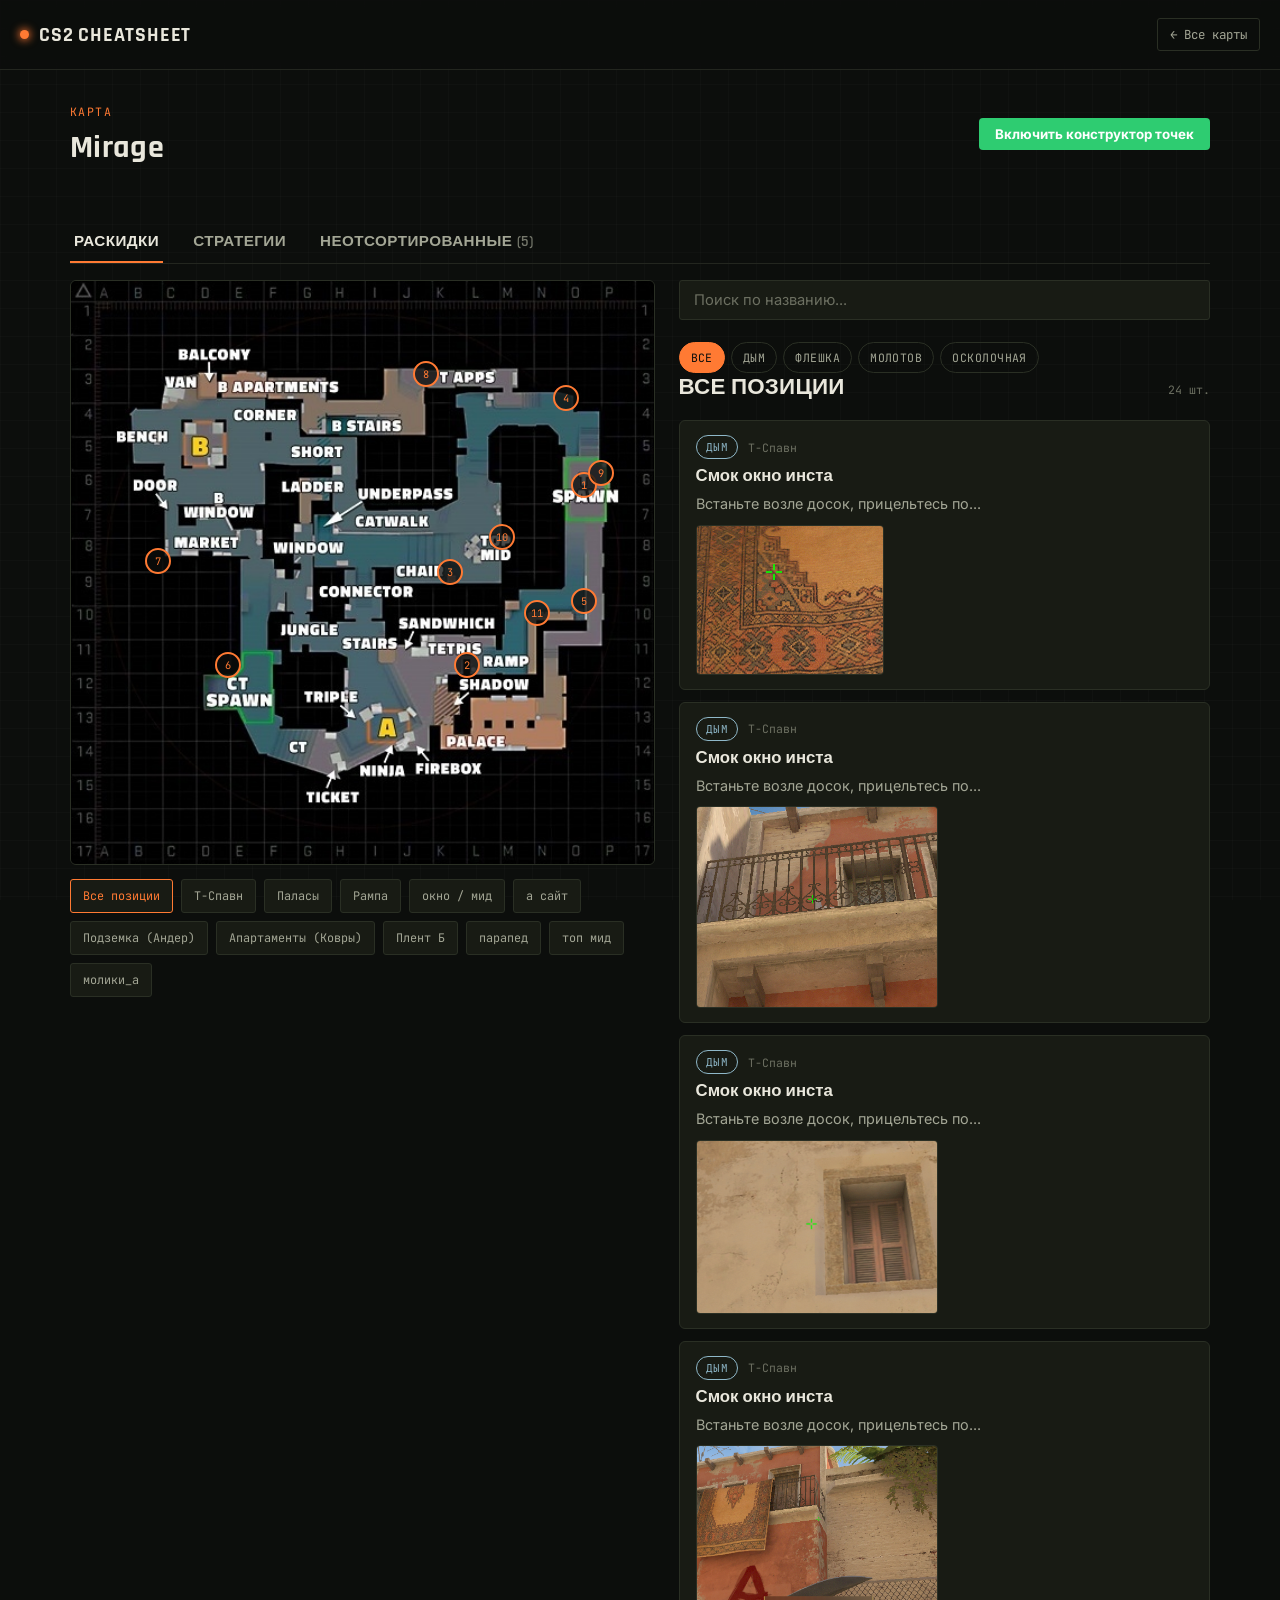
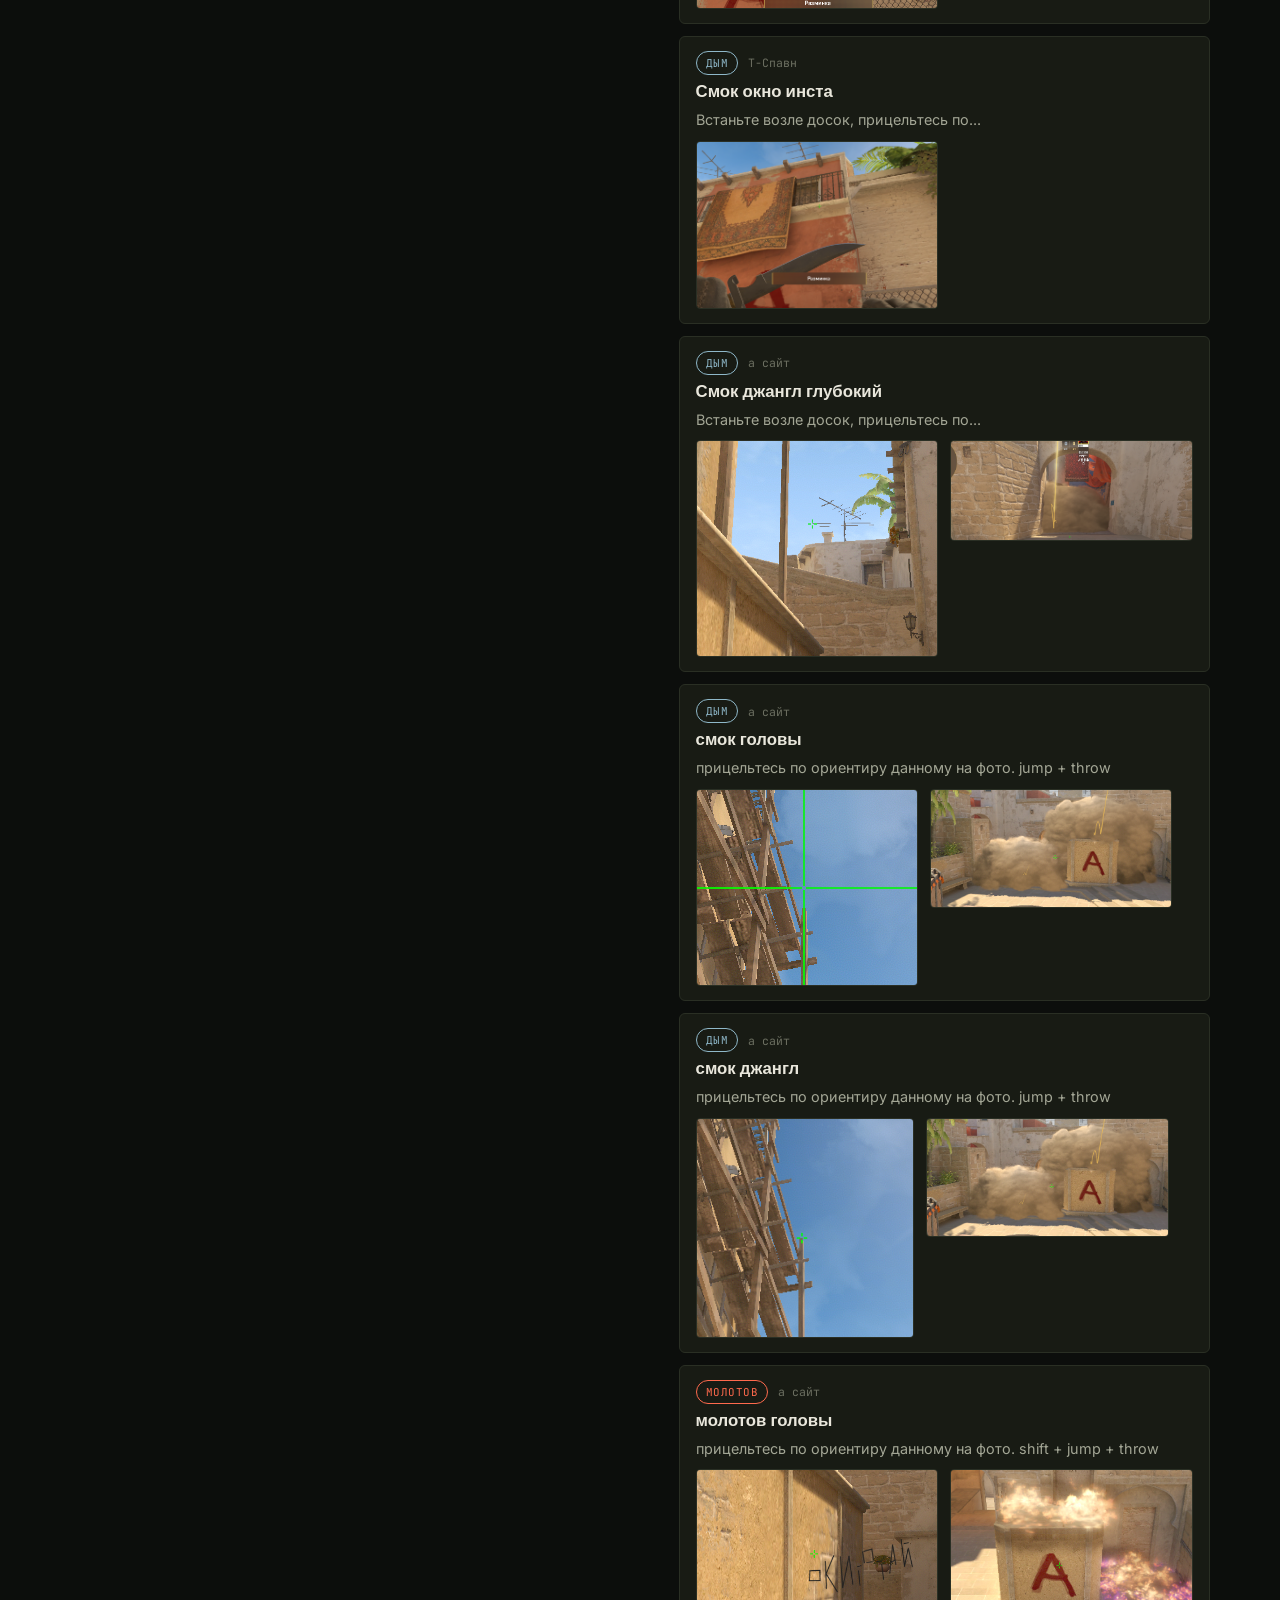
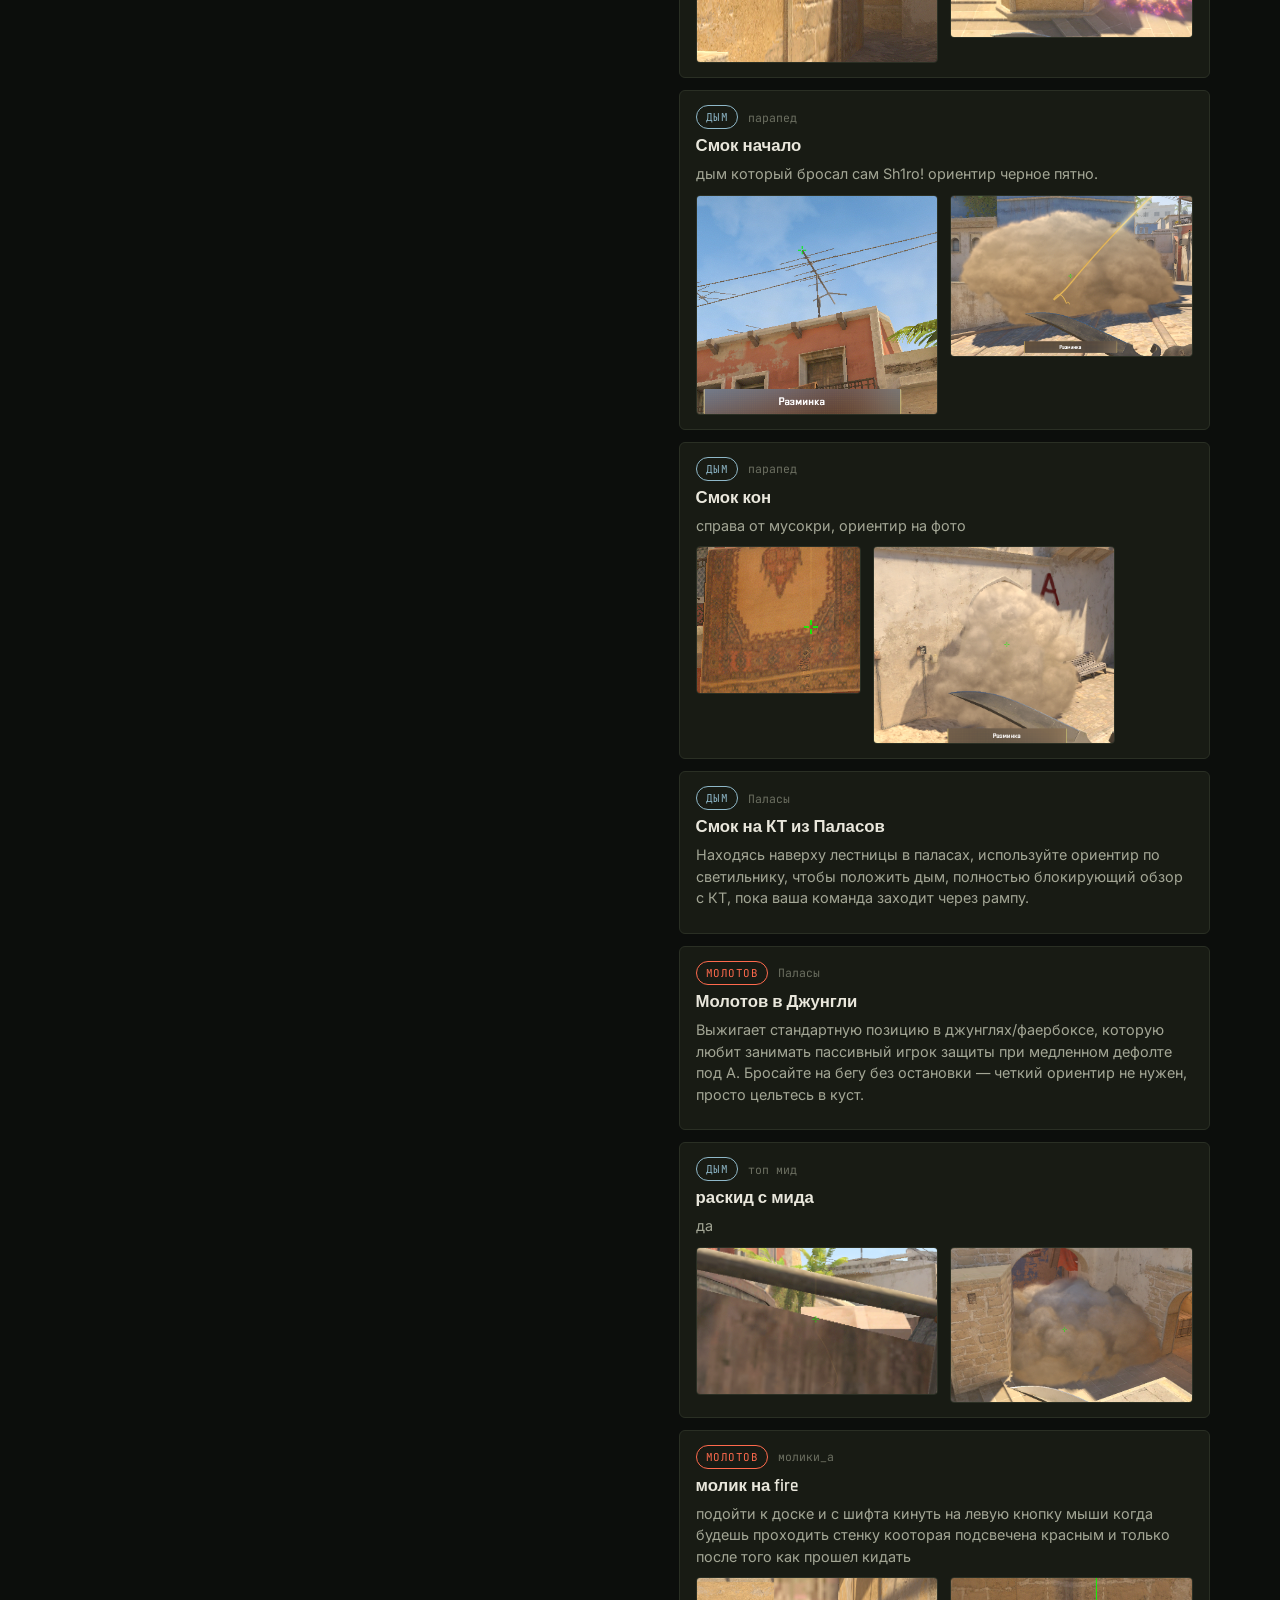
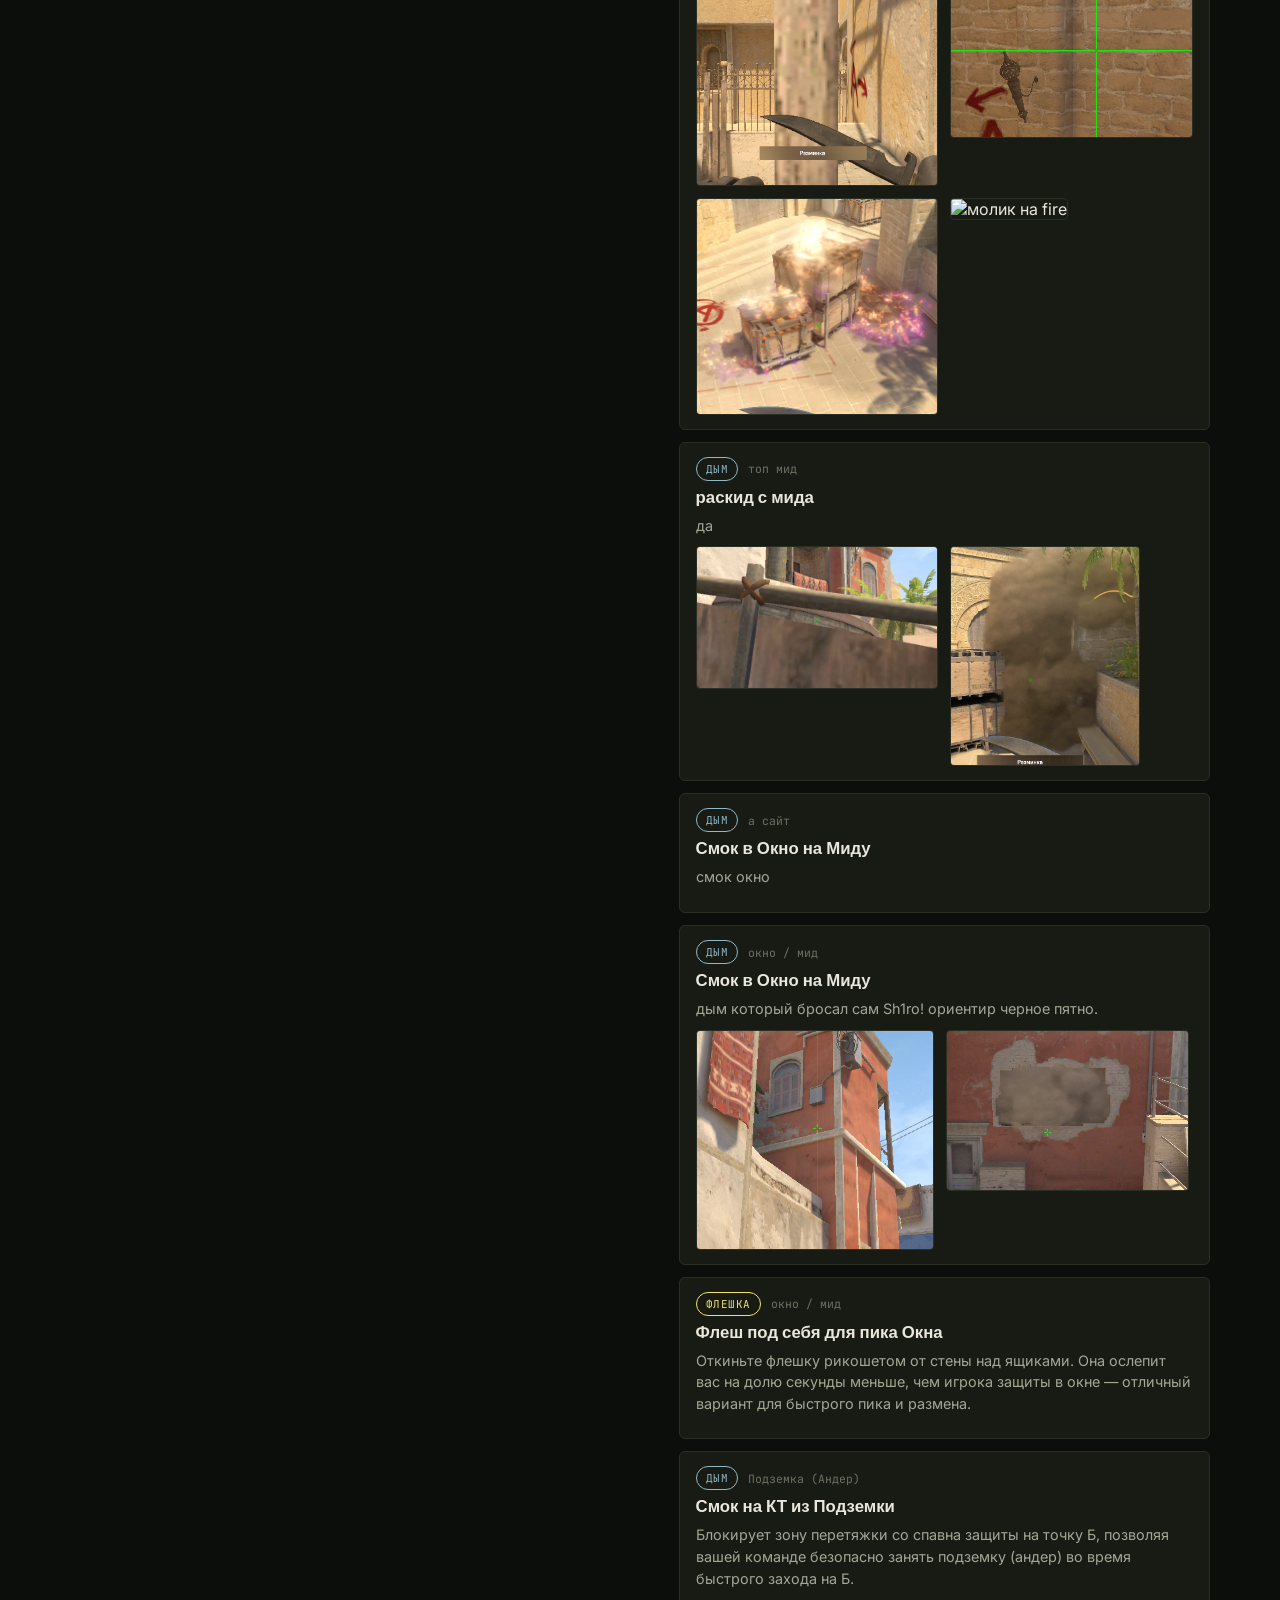
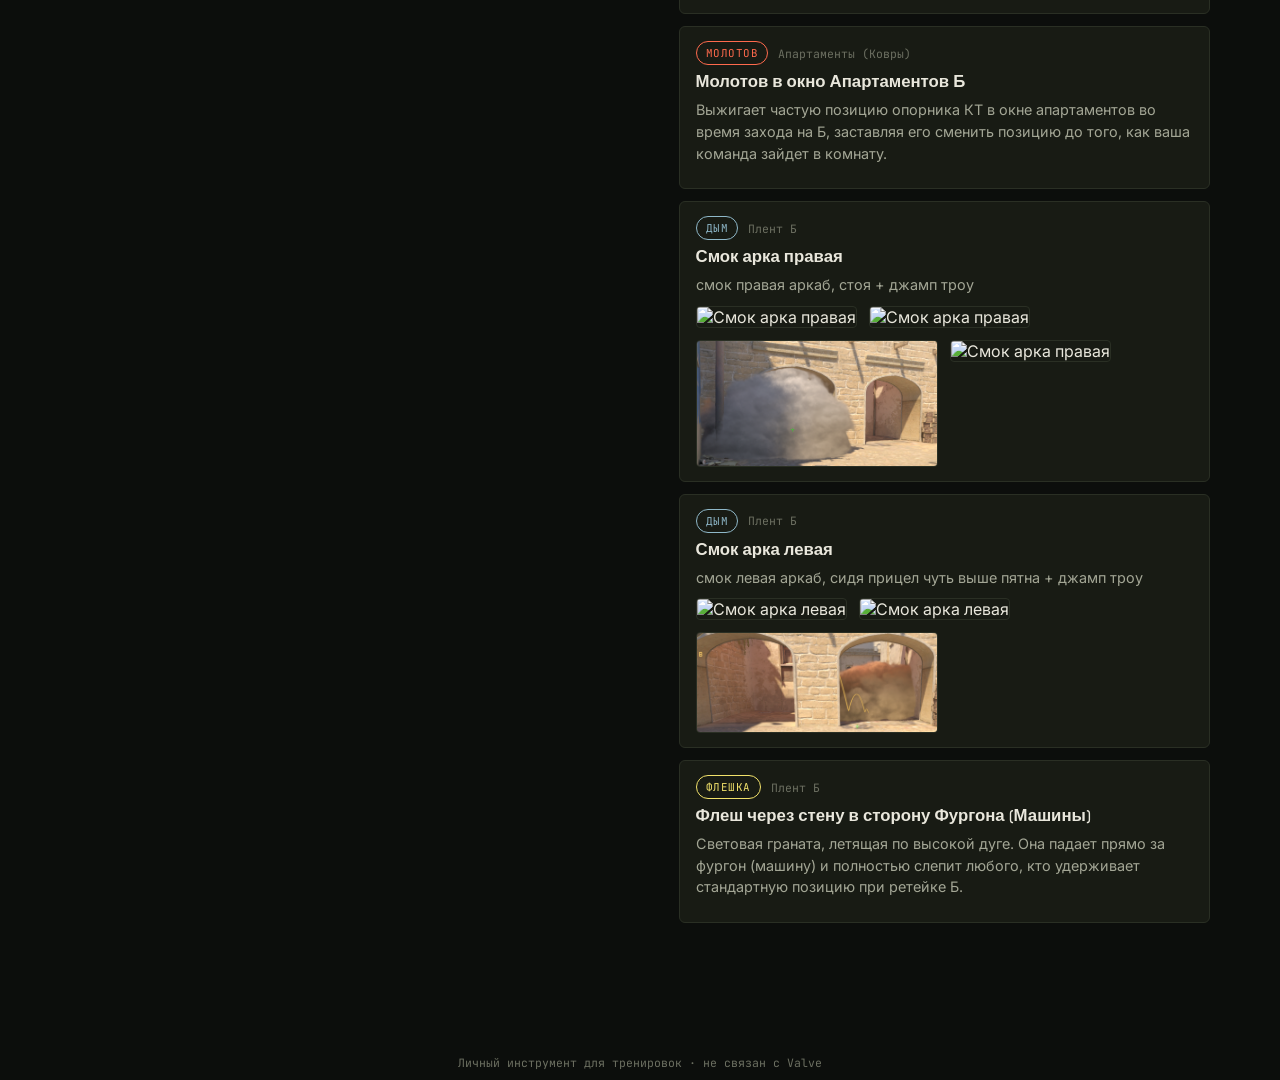
==== map.html @ f0a5aacd "CS2 cheatsheet" ====
<!DOCTYPE html>
<html lang="ru">
<head>
<meta charset="UTF-8">
<meta name="viewport" content="width=device-width, initial-scale=1.0">
<title>CS2 Cheatsheet — Карта</title>
<link rel="stylesheet" href="css/style.css">
<style>
  .admin-toggle { background: #2ecc71; color: white; border: none; padding: 8px 16px; border-radius: 4px; cursor: pointer; font-weight: bold; margin-bottom: 10px; }
  .admin-toggle[data-active="true"] { background: #e74c3c; }
  .editor-form { background: #f8f9fa; border: 2px dashed #2ecc71; padding: 15px; border-radius: 8px; margin-top: 15px; display: none; color: #333; }
  .editor-form input, .editor-form textarea { width: 100%; padding: 8px; margin: 6px 0 12px 0; border: 1px solid #ccc; border-radius: 4px; box-sizing: border-box; }
  
  .multi-drop-zone { background: #ebf5fb; border: 2px dashed #3498db; padding: 20px; border-radius: 6px; text-align: center; color: #2980b9; font-weight: bold; cursor: pointer; margin-bottom: 15px; transition: 0.2s; }
  .multi-drop-zone:hover { background: #d6eaf8; border-color: #2980b9; }

  .upload-grid { display: flex; gap: 10px; margin: 10px 0 15px 0; }
  .file-drop-zone { flex: 1; height: 80px; border: 2px dashed #bdc3c7; border-radius: 6px; display: flex; align-items: center; justify-content: center; text-align: center; font-size: 11px; color: #7f8c8d; cursor: pointer; background: #fff; overflow: hidden; position: relative; }
  .file-drop-zone img { width: 100%; height: 100%; object-fit: cover; position: absolute; top: 0; left: 0; }
  
  .editor-form button { background: #2ecc71; color: white; border: none; padding: 10px; width: 100%; border-radius: 4px; font-weight: bold; cursor: pointer; margin-top: 10px; }
  .radar-wrap[data-edit="true"] { cursor: crosshair; }
  .temp-marker { background: #2ecc71 !important; animation: pulse 1s infinite; }

  /* Стили для галереи неотсортированных */
  .unsorted-grid { display: grid; grid-template-columns: repeat(auto-fill, minmax(220px, 1fr)); gap: 15px; margin-top: 20px; }
  .unsorted-item { border-radius: 8px; overflow: hidden; border: 1px solid #333; background: #1a1a1a; }
  .unsorted-item img { width: 100%; height: 160px; object-fit: cover; display: block; transition: transform 0.2s; }
  .unsorted-item img:hover { transform: scale(1.03); }
</style>
</head>
<body>

  <header class="topbar">
    <div class="brand"><span class="dot"></span>CS2 CHEATSHEET</div>
    <a href="index.html" class="back-link">← Все карты</a>
  </header>

  <main class="shell">
    <div class="page-head" style="display: flex; justify-content: space-between; align-items: center;">
      <div>
        <span class="eyebrow" id="map-eyebrow">Карта</span>
        <h1 id="map-title">Загрузка...</h1>
      </div>
      <button class="admin-toggle" id="admin-btn" data-active="false">Включить конструктор точек</button>
    </div>

    <div class="tabs">
      <button class="tab-btn" data-tab="lineups" data-active="true">Раскидки</button>
      <button class="tab-btn" data-tab="strategies">Стратегии</button>
      <button class="tab-btn" data-tab="unsorted">Неотсортированные <span id="unsorted-badge" style="opacity:0.7;"></span></button>
    </div>

    <!-- ===================== LINEUPS TAB ===================== -->
    <section id="tab-lineups">
      <div class="map-layout">
        <div>
          <div class="radar-wrap" id="radar-wrap" data-edit="false">
            <img class="radar-img" id="radar-img" alt="Схема карты">
          </div>
          <div class="position-list" id="position-list"></div>

          <div class="editor-form" id="editor-form">
            <h3 style="margin-top:0; color:#27ae60;">📍 Конструктор раскидок и фото</h3>
            <p style="font-size:13px; margin:0 0 10px 0; color:#7f8c8d;">Кликни на радар, чтобы задать маркер, и заполни поля:</p>
            
            <label>Координаты точки:</label>
            <div style="display:flex; gap:10px;">
              <input type="text" id="form-x" placeholder="X" readonly>
              <input type="text" id="form-y" placeholder="Y" readonly>
            </div>

            <label>ID позиции (английскими, например: b_apps):</label>
            <input type="text" id="form-pos-id" placeholder="b_apps">

            <label>Название позиции на русском (например: Б Ковры):</label>
            <input type="text" id="form-pos-name" placeholder="Б Ковры">

            <label>ID раскидки (уникальный, например: l0105):</label>
            <input type="text" id="form-lineup-id" placeholder="l0105">

            <label>Тип гранаты (smoke / flash / molotov / he):</label>
            <input type="text" id="form-type" placeholder="smoke">

            <label>Название раскидки (Заголовок):</label>
            <input type="text" id="form-title" placeholder="Смок глубокий в ковры">

            <label>Описание (как бросать):</label>
            <textarea id="form-desc" rows="2" placeholder="Встать в угол, прицел на угол крыши, jump-throw..."></textarea>

            <label>Загрузка скриншотов (Оптом до 4 шт.):</label>
            <div class="multi-drop-zone" id="multi-drop-zone">
              📂 Кликни, чтобы выбрать до 4 фото<br>
              <span style="font-size: 12px; font-weight: normal; color: #566573;">(или перетащи их сюда мышкой из папки)</span>
              <input type="file" id="multi-file-input" accept="image/*" multiple style="display:none;">
            </div>

            <div class="upload-grid">
              <div class="file-drop-zone" id="drop-zone-1" data-index="1"><span>Фото 1</span></div>
              <div class="file-drop-zone" id="drop-zone-2" data-index="2"><span>Фото 2</span></div>
              <div class="file-drop-zone" id="drop-zone-3" data-index="3"><span>Фото 3</span></div>
              <div class="file-drop-zone" id="drop-zone-4" data-index="4"><span>Фото 4</span></div>
            </div>

            <button id="gen-btn">Сохранить раскидку и фото на диск</button>
          </div>
        </div>

        <div>
          <div class="toolbar">
            <input id="lineup-search" class="search-input" type="text" placeholder="Поиск по названию...">
          </div>
          <div class="chip-group" id="type-filters">
            <button class="chip" data-type="all" data-active="true">Все</button>
            <button class="chip" data-type="smoke">Дым</button>
            <button class="chip" data-type="flash">Флешка</button>
            <button class="chip" data-type="molotov">Молотов</button>
            <button class="chip" data-type="he">Осколочная</button>
          </div>

          <div class="lineup-panel-head">
            <h2 id="lineup-heading">Все позиции</h2>
            <span class="count-tag" id="lineup-count"></span>
          </div>

          <div id="lineup-list"></div>
        </div>
      </div>
    </section>

    <!-- ===================== STRATEGIES TAB ===================== -->
    <section id="tab-strategies" style="display:none;">
      <div id="strategy-list"></div>
    </section>

    <!-- ===================== UNSORTED TAB ===================== -->
    <section id="tab-unsorted" style="display:none;">
      <div class="multi-drop-zone" id="unsorted-drop-zone" style="padding: 35px; font-size: 16px;">
        📥 Перетащи сюда сразу ВСЕ скриншоты пачкой (хоть 50 штук!)<br>
        <span style="font-size: 13px; font-weight: normal; color: #566573;">Или кликни сюда, выдели нужные файлы в папке через Ctrl+A и нажми «Открыть»</span>
        <input type="file" id="unsorted-file-input" accept="image/*" multiple style="display:none;">
      </div>
      <div id="unsorted-status" style="text-align: center; font-weight: bold; margin: 10px 0; color: #2ecc71;"></div>
      <div class="unsorted-grid" id="unsorted-grid"></div>
    </section>
  </main>

  <footer class="site-foot">Личный инструмент для тренировок · не связан с Valve</footer>
  <script src="https://cloudflare.com"></script>
  <script src="js/map.js"></script>
</body>
</html>
---- css/style.css ----
/* ============================================================
   CS2 CHEATSHEET — GLOBAL STYLES
   ------------------------------------------------------------
   Design language: "tactical operator HUD". Dark olive/black
   base, condensed display type for headers (Rajdhani), clean
   sans for body copy (Inter), monospace for tags/data (JetBrains
   Mono) — the same trio you'd see labelling gear on a loadout
   screen. Grenade types each get a signature colour so you can
   scan a wall of lineups by colour alone, the way you'd scan
   inventory icons in-game.
   ============================================================ */

@import url('https://fonts.googleapis.com/css2?family=Rajdhani:wght@500;600;700&family=Inter:wght@400;500;600&family=JetBrains+Mono:wght@400;500&display=swap');

:root{
  /* --- core palette --- */
  --bg:            #0c0e0c;
  --bg-raised:     #14170f;
  --panel:         #181b14;
  --panel-border:  #2a2f24;
  --line:          #23261f;

  --text:          #e9e7dc;
  --text-dim:      #a3a695;
  --text-faint:    #6c6f61;

  /* --- signature accent: flare orange (bomb-timer / fire) --- */
  --accent:        #ff7a33;
  --accent-dim:    #7a3d1c;

  /* --- grenade-type colours --- */
  --smoke:         #8fb8c9;
  --flash:         #f2e26b;
  --molotov:       #ff6a4d;
  --he:            #d1594f;

  /* --- utility --- */
  --radius:        3px;
  --radius-lg:     6px;
  --mono: 'JetBrains Mono', ui-monospace, monospace;
  --display: 'Rajdhani', sans-serif;
  --body: 'Inter', sans-serif;

  --shadow: 0 8px 24px rgba(0,0,0,.45);
}

*{ box-sizing: border-box; }

html,body{
  margin:0; padding:0;
  background: var(--bg);
  color: var(--text);
  font-family: var(--body);
  -webkit-font-smoothing: antialiased;
}

/* faint tactical grid painted over the background, ambient only */
body{
  background-image:
    linear-gradient(rgba(255,255,255,0.015) 1px, transparent 1px),
    linear-gradient(90deg, rgba(255,255,255,0.015) 1px, transparent 1px);
  background-size: 28px 28px;
  background-attachment: fixed;
}

a{ color: inherit; text-decoration: none; }
button{ font-family: inherit; cursor: pointer; }
img{ max-width:100%; display:block; }

::selection{ background: var(--accent); color:#0c0e0c; }

/* focus visibility -- keyboard users still need to see where they are */
a:focus-visible, button:focus-visible, input:focus-visible{
  outline: 2px solid var(--accent);
  outline-offset: 2px;
}

/* ---------- layout shell ---------- */
.shell{
  max-width: 1180px;
  margin: 0 auto;
  padding: 0 20px 80px;
}

.topbar{
  display:flex; align-items:center; justify-content:space-between;
  padding: 18px 20px;
  border-bottom: 1px solid var(--line);
  position: sticky; top:0; z-index: 50;
  background: rgba(12,14,12,0.92);
  backdrop-filter: blur(6px);
}

.brand{
  font-family: var(--display);
  font-weight: 700;
  font-size: 1.25rem;
  letter-spacing: 0.04em;
  display:flex; align-items:center; gap:10px;
  text-transform: uppercase;
}
.brand .dot{
  width:9px; height:9px; border-radius:50%;
  background: var(--accent);
  box-shadow: 0 0 8px 1px var(--accent);
}
.brand small{
  font-family: var(--mono);
  font-size: 0.6rem;
  color: var(--text-faint);
  text-transform: none;
  letter-spacing: 0;
}

.back-link{
  font-family: var(--mono);
  font-size: 0.78rem;
  color: var(--text-dim);
  border: 1px solid var(--panel-border);
  padding: 7px 12px;
  border-radius: var(--radius);
  transition: border-color .15s, color .15s;
}
.back-link:hover{ border-color: var(--accent); color: var(--text); }

/* ---------- headings ---------- */
h1,h2,h3{
  font-family: var(--display);
  font-weight: 700;
  letter-spacing: 0.01em;
  margin: 0 0 6px;
}
.eyebrow{
  font-family: var(--mono);
  font-size: 0.72rem;
  letter-spacing: 0.12em;
  text-transform: uppercase;
  color: var(--accent);
  margin: 0 0 8px;
  display:block;
}
.page-head{ padding: 34px 0 22px; }
.page-head p.sub{ color: var(--text-dim); max-width: 60ch; margin:0; }

/* ---------- search / filter bar ---------- */
.toolbar{
  display:flex; gap:10px; flex-wrap:wrap; align-items:center;
  margin-bottom: 22px;
}
.search-input{
  flex: 1 1 220px;
  background: var(--panel);
  border: 1px solid var(--panel-border);
  color: var(--text);
  padding: 10px 14px;
  border-radius: var(--radius);
  font-family: var(--body);
  font-size: 0.92rem;
}
.search-input::placeholder{ color: var(--text-faint); }
.search-input:focus{ border-color: var(--accent); outline:none; }

.chip-group{ display:flex; gap:6px; flex-wrap:wrap; }
.chip{
  font-family: var(--mono);
  font-size: 0.72rem;
  text-transform: uppercase;
  letter-spacing: .04em;
  padding: 7px 11px;
  border-radius: 999px;
  border: 1px solid var(--panel-border);
  background: transparent;
  color: var(--text-dim);
  transition: all .15s;
}
.chip[data-active="true"]{
  border-color: var(--accent);
  color: var(--bg);
  background: var(--accent);
}
.chip:hover{ border-color: var(--accent); color: var(--text); }

/* ---------- map grid (home page) ---------- */
.map-grid{
  display: grid;
  grid-template-columns: repeat(auto-fill, minmax(220px, 1fr));
  gap: 14px;
}
.map-card{
  position: relative;
  border: 1px solid var(--panel-border);
  background: var(--panel);
  border-radius: var(--radius-lg);
  overflow: hidden;
  aspect-ratio: 4/3;
  display:flex; flex-direction:column; justify-content:flex-end;
  transition: transform .15s, border-color .15s;
}
.map-card:hover{ transform: translateY(-2px); border-color: var(--accent); }
.map-card .thumb{
  position:absolute; inset:0;
  background-size: cover; background-position:center;
  opacity: .55;
}
.map-card .card-body{
  position: relative; z-index:1;
  padding: 14px;
  background: linear-gradient(to top, rgba(10,11,9,0.95) 20%, transparent);
}
.map-card h3{ font-size: 1.25rem; margin:0; text-transform: uppercase; }
.map-card .meta{
  font-family: var(--mono); font-size: .7rem;
  color: var(--text-dim); margin-top: 4px;
}
.map-card .status-tag{
  position:absolute; top:10px; right:10px; z-index:2;
  font-family: var(--mono); font-size: .62rem;
  padding: 3px 8px; border-radius: 999px;
  background: rgba(0,0,0,.55);
  border: 1px solid var(--panel-border);
  color: var(--text-dim);
  text-transform: uppercase;
}
.map-card .status-tag[data-full="true"]{ color: var(--accent); border-color: var(--accent-dim); }

/* ---------- map page layout ---------- */
.map-layout{
  display: grid;
  grid-template-columns: 1.1fr 1fr;
  gap: 24px;
  align-items: start;
}
@media (max-width: 860px){
  .map-layout{ grid-template-columns: 1fr; }
}

.radar-wrap{
  position: relative;
  border: 1px solid var(--panel-border);
  border-radius: var(--radius-lg);
  overflow: hidden;
  background: var(--panel);
  aspect-ratio: 1/1;
}
.radar-wrap img.radar-img{
  width:100%; height:100%; object-fit: cover; display:block;
}
.pos-marker{
  position: absolute;
  width: 26px; height: 26px;
  transform: translate(-50%,-50%);
  border-radius: 50%;
  border: 2px solid var(--accent);
  background: rgba(12,14,12,0.75);
  color: var(--accent);
  font-family: var(--mono);
  font-size: 0.65rem;
  display:flex; align-items:center; justify-content:center;
  transition: all .15s;
  z-index: 2;
}
.pos-marker:hover, .pos-marker[data-active="true"]{
  background: var(--accent);
  color: var(--bg);
  transform: translate(-50%,-50%) scale(1.15);
}
.pos-marker .pulse{
  position:absolute; inset:-6px;
  border-radius:50%;
  border: 1px solid var(--accent);
  opacity: 0;
}
.pos-marker[data-active="true"] .pulse{
  animation: pulse 1.6s ease-out infinite;
}
@keyframes pulse{
  0%{ opacity:.6; transform: scale(.8); }
  100%{ opacity:0; transform: scale(1.6); }
}
@media (prefers-reduced-motion: reduce){
  .pos-marker[data-active="true"] .pulse{ animation:none; }
}

.position-list{
  display:flex; flex-wrap:wrap; gap:8px; margin-top: 14px;
}
.position-pill{
  font-family: var(--mono); font-size: .74rem;
  padding: 8px 12px;
  border: 1px solid var(--panel-border);
  border-radius: var(--radius);
  color: var(--text-dim);
  background: var(--panel);
}
.position-pill[data-active="true"]{
  border-color: var(--accent); color: var(--accent);
}

/* ---------- lineup cards ---------- */
.lineup-panel-head{
  display:flex; align-items:baseline; justify-content:space-between;
  margin-bottom: 12px; flex-wrap: wrap; gap: 8px;
}
.lineup-panel-head h2{ font-size: 1.4rem; text-transform: uppercase; }
.count-tag{
  font-family: var(--mono); font-size: .72rem; color: var(--text-faint);
}

.lineup-card{
  border: 1px solid var(--panel-border);
  background: var(--panel);
  border-radius: var(--radius-lg);
  padding: 14px 16px;
  margin-bottom: 12px;
}
.lineup-card .row-top{
  display:flex; align-items:center; gap:10px; margin-bottom: 6px;
  flex-wrap: wrap;
}
.type-tag{
  font-family: var(--mono); font-size: .68rem;
  text-transform: uppercase; letter-spacing: .05em;
  padding: 4px 9px; border-radius: 999px;
  border: 1px solid currentColor;
}
.type-tag.smoke{ color: var(--smoke); }
.type-tag.flash{ color: var(--flash); }
.type-tag.molotov{ color: var(--molotov); }
.type-tag.he{ color: var(--he); }

.lineup-card h4{
  margin:0; font-family: var(--display); font-size: 1.05rem;
  font-weight: 600; text-transform: none;
}
.lineup-card p.desc{
  color: var(--text-dim); font-size: .9rem; margin: 6px 0 10px;
  line-height: 1.5;
}
.media-row{ display:flex; gap:10px; flex-wrap:wrap; }
.media-row iframe{
  width: 100%; aspect-ratio: 16/9; border:0; border-radius: var(--radius);
  border: 1px solid var(--panel-border);
}
.media-row img.shot{
  border-radius: var(--radius);
  border: 1px solid var(--panel-border);
  max-height: 220px;
}
.empty-state{
  color: var(--text-faint); font-family: var(--mono); font-size: .82rem;
  padding: 30px 10px; text-align:center; border: 1px dashed var(--panel-border);
  border-radius: var(--radius-lg);
}

/* ---------- tabs (Lineups / Strategies) ---------- */
.tabs{ display:flex; gap:4px; margin: 26px 0 16px; border-bottom: 1px solid var(--line); }
.tab-btn{
  background:none; border:none; color: var(--text-dim);
  font-family: var(--display); font-weight:600; text-transform: uppercase;
  letter-spacing: .03em; font-size: .95rem;
  padding: 10px 4px; margin-right: 22px;
  border-bottom: 2px solid transparent;
}
.tab-btn[data-active="true"]{ color: var(--text); border-color: var(--accent); }

/* ---------- strategy cards ---------- */
.strategy-card{
  border: 1px solid var(--panel-border);
  background: var(--panel);
  border-radius: var(--radius-lg);
  padding: 18px 20px;
  margin-bottom: 16px;
}
.strategy-card h3{ font-size: 1.15rem; margin-bottom: 4px; }
.strategy-card .side-tag{
  font-family: var(--mono); font-size: .68rem; color: var(--accent);
  text-transform: uppercase; letter-spacing: .08em;
}
.role-grid{
  display: grid; grid-template-columns: repeat(auto-fill, minmax(160px,1fr));
  gap: 10px; margin: 12px 0;
}
.role-item{
  background: var(--bg-raised); border:1px solid var(--panel-border);
  border-radius: var(--radius); padding: 10px 12px;
}
.role-item .role-name{
  font-family: var(--mono); font-size: .68rem; color: var(--accent);
  text-transform: uppercase; display:block; margin-bottom:3px;
}
.role-item .role-player{ font-size: .88rem; color: var(--text); }
.steps{ margin: 10px 0 0; padding-left: 20px; color: var(--text-dim); font-size: .88rem; line-height:1.7; }

footer.site-foot{
  text-align:center; color: var(--text-faint); font-family: var(--mono);
  font-size: .72rem; padding: 40px 0 10px;
}
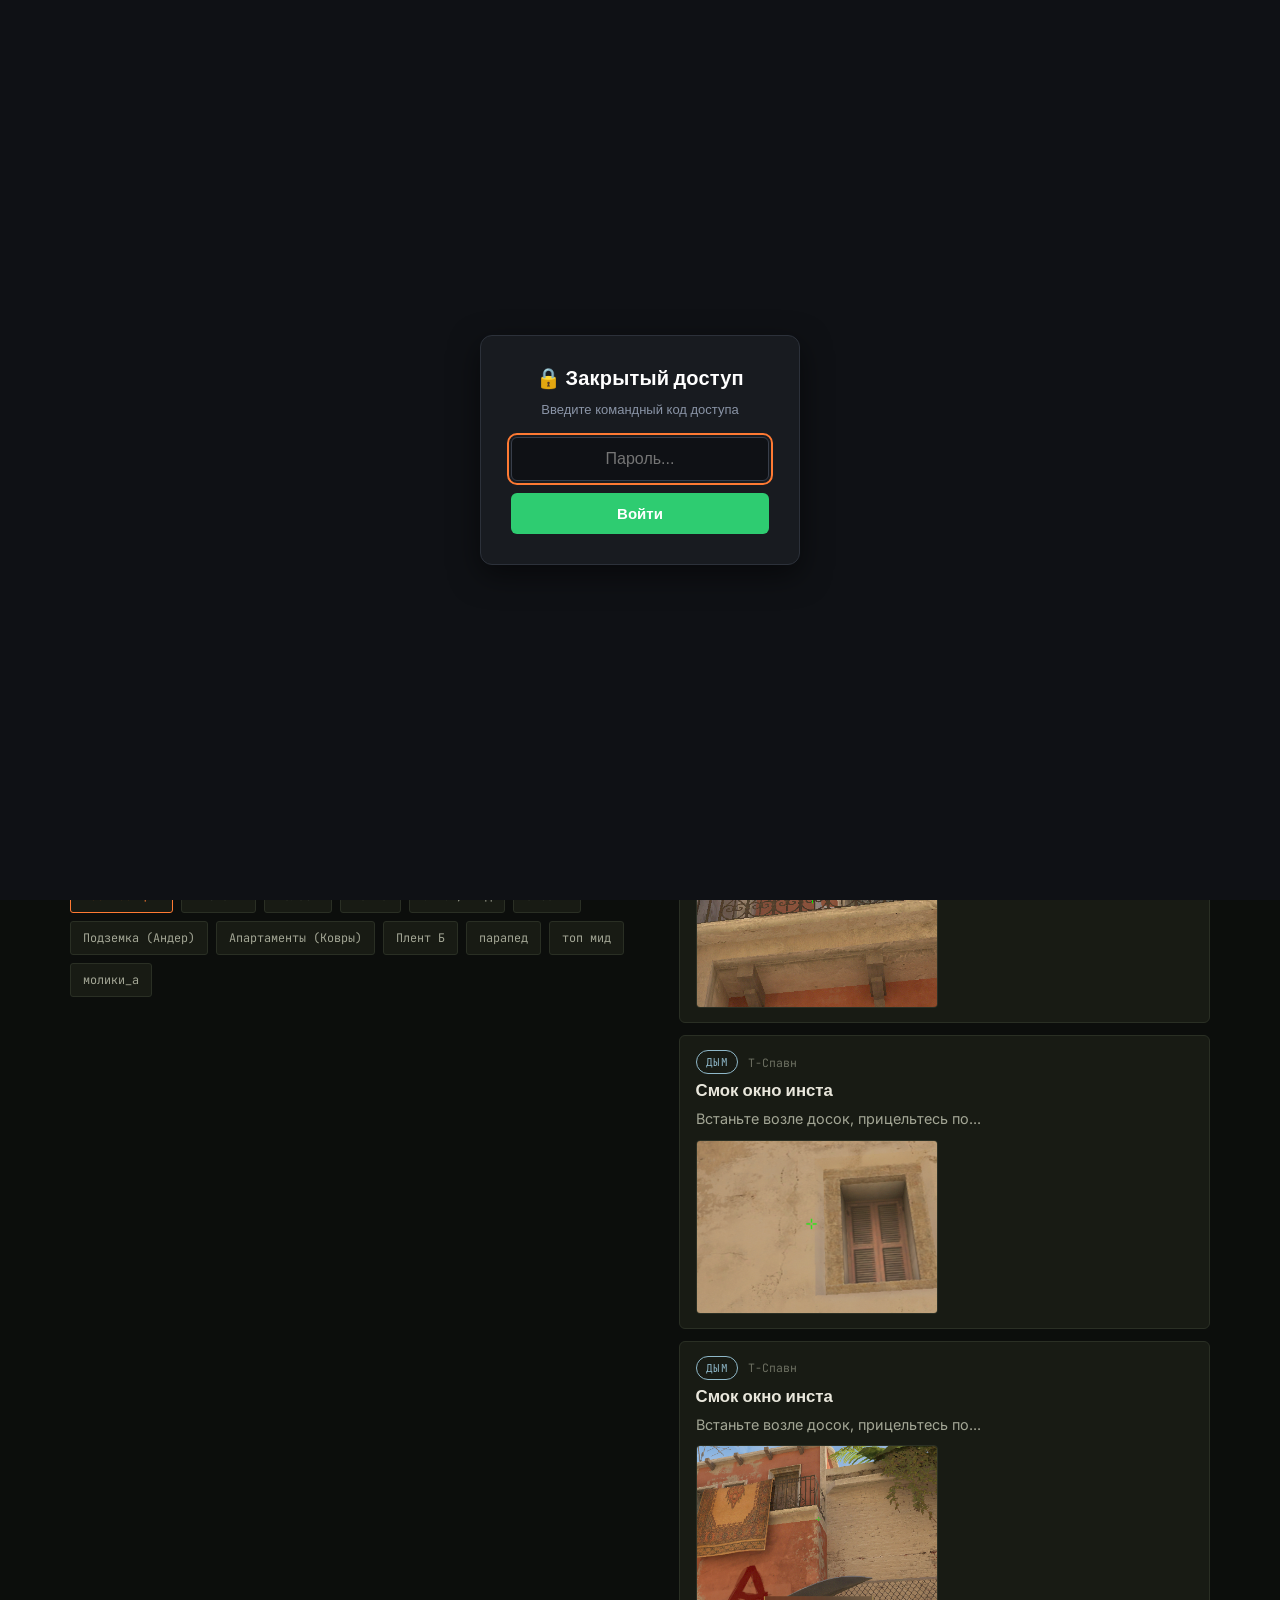
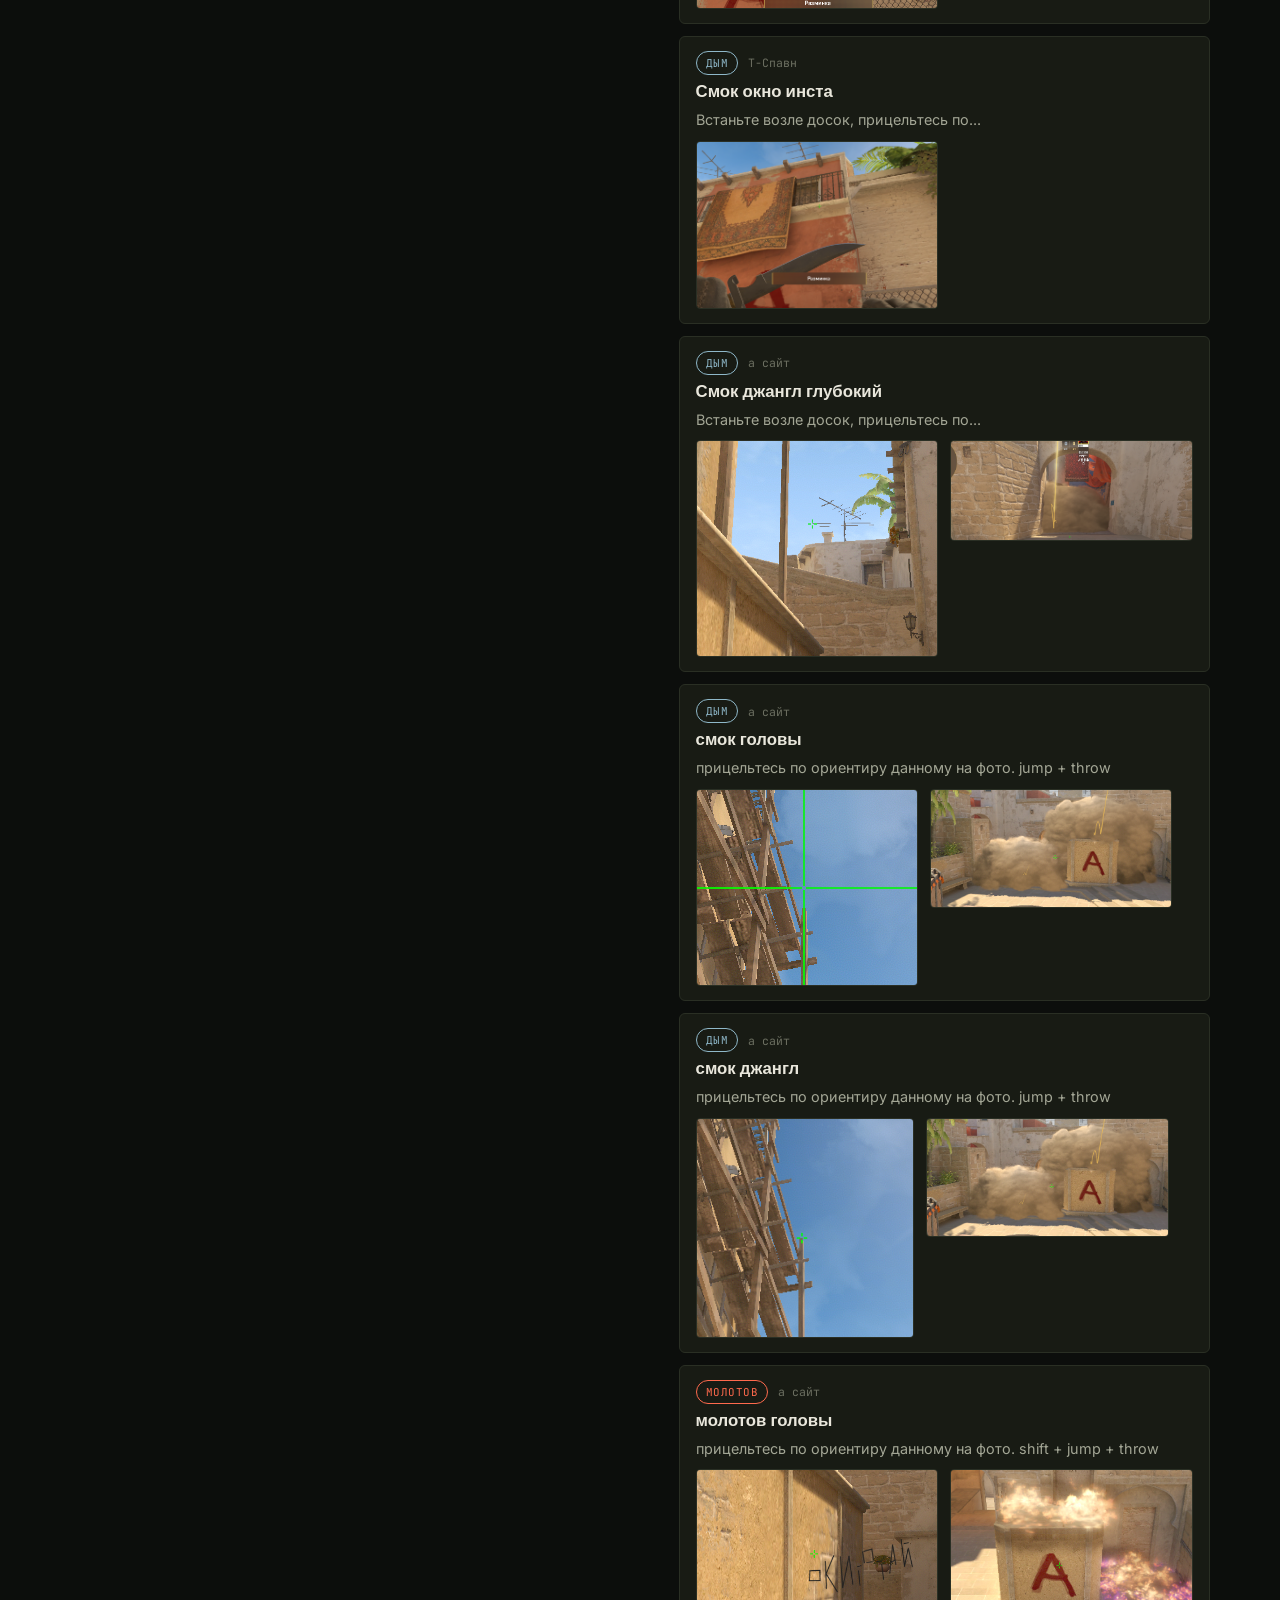
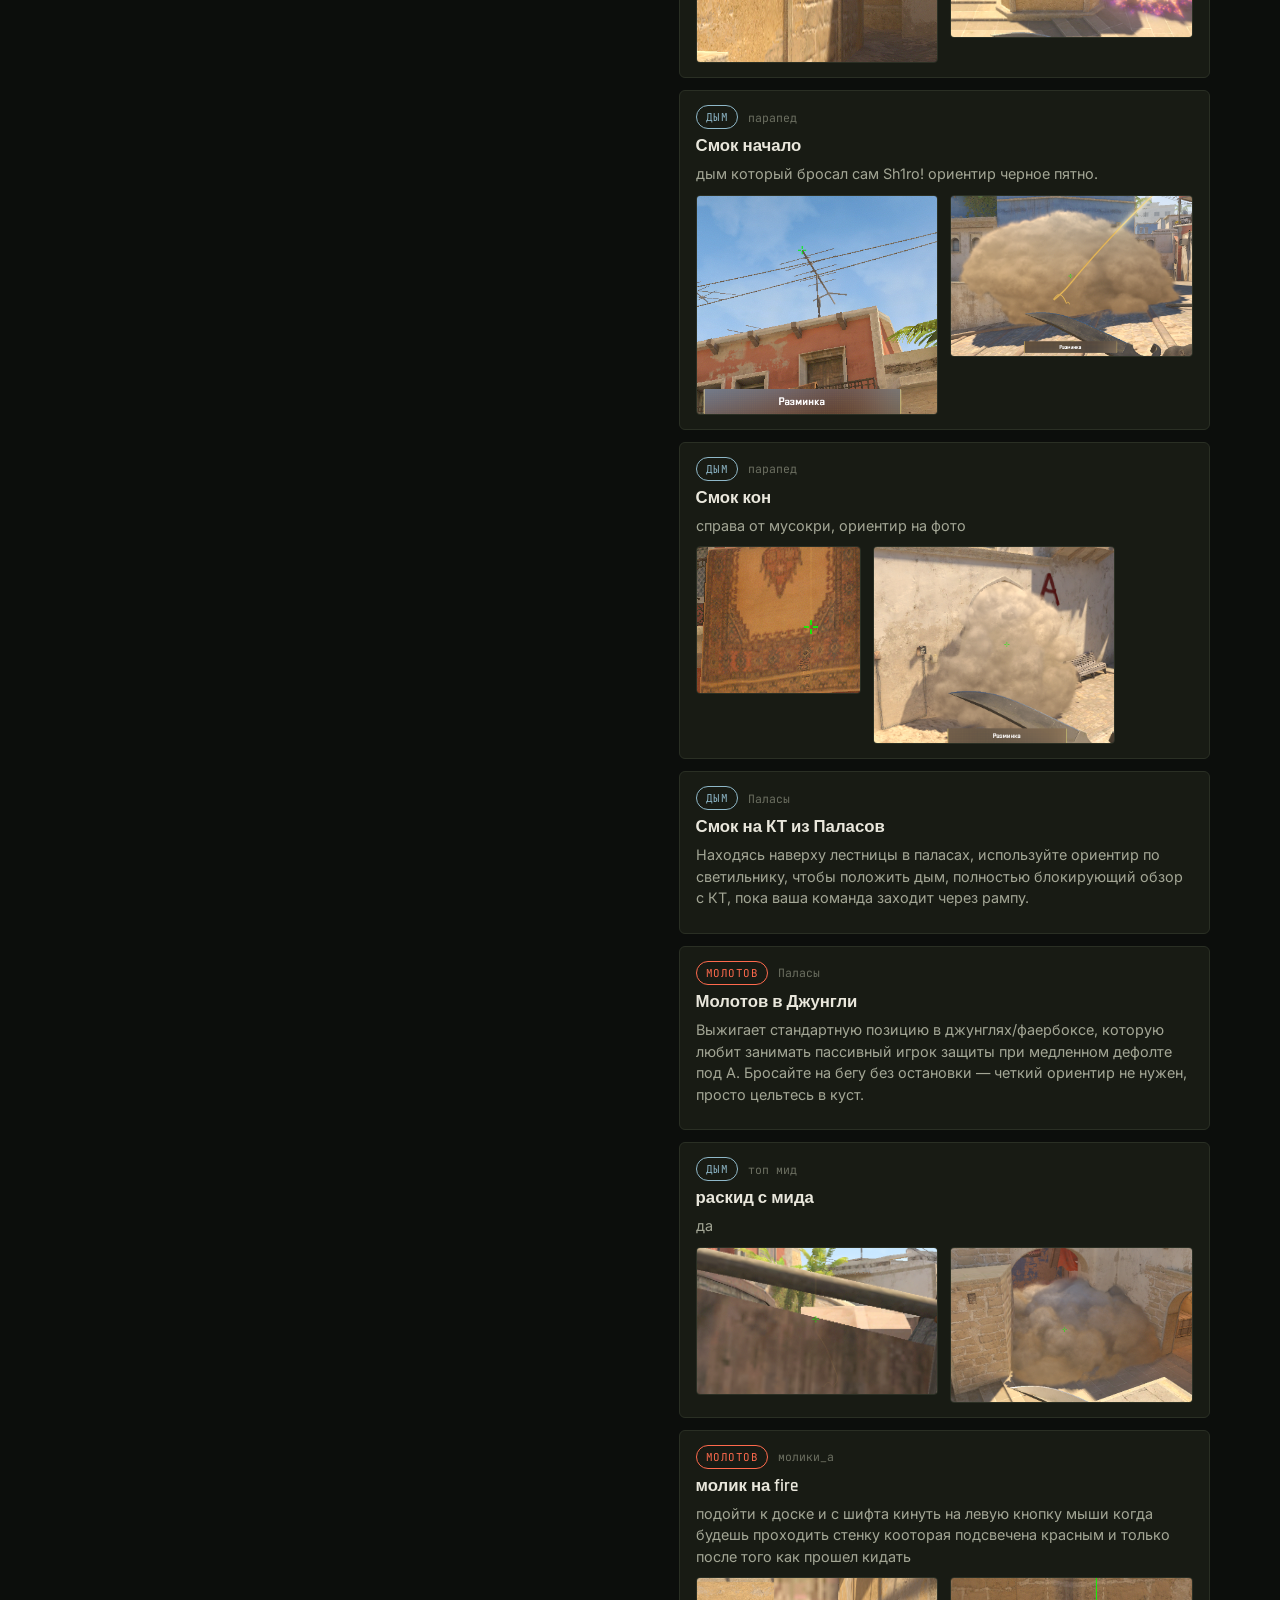
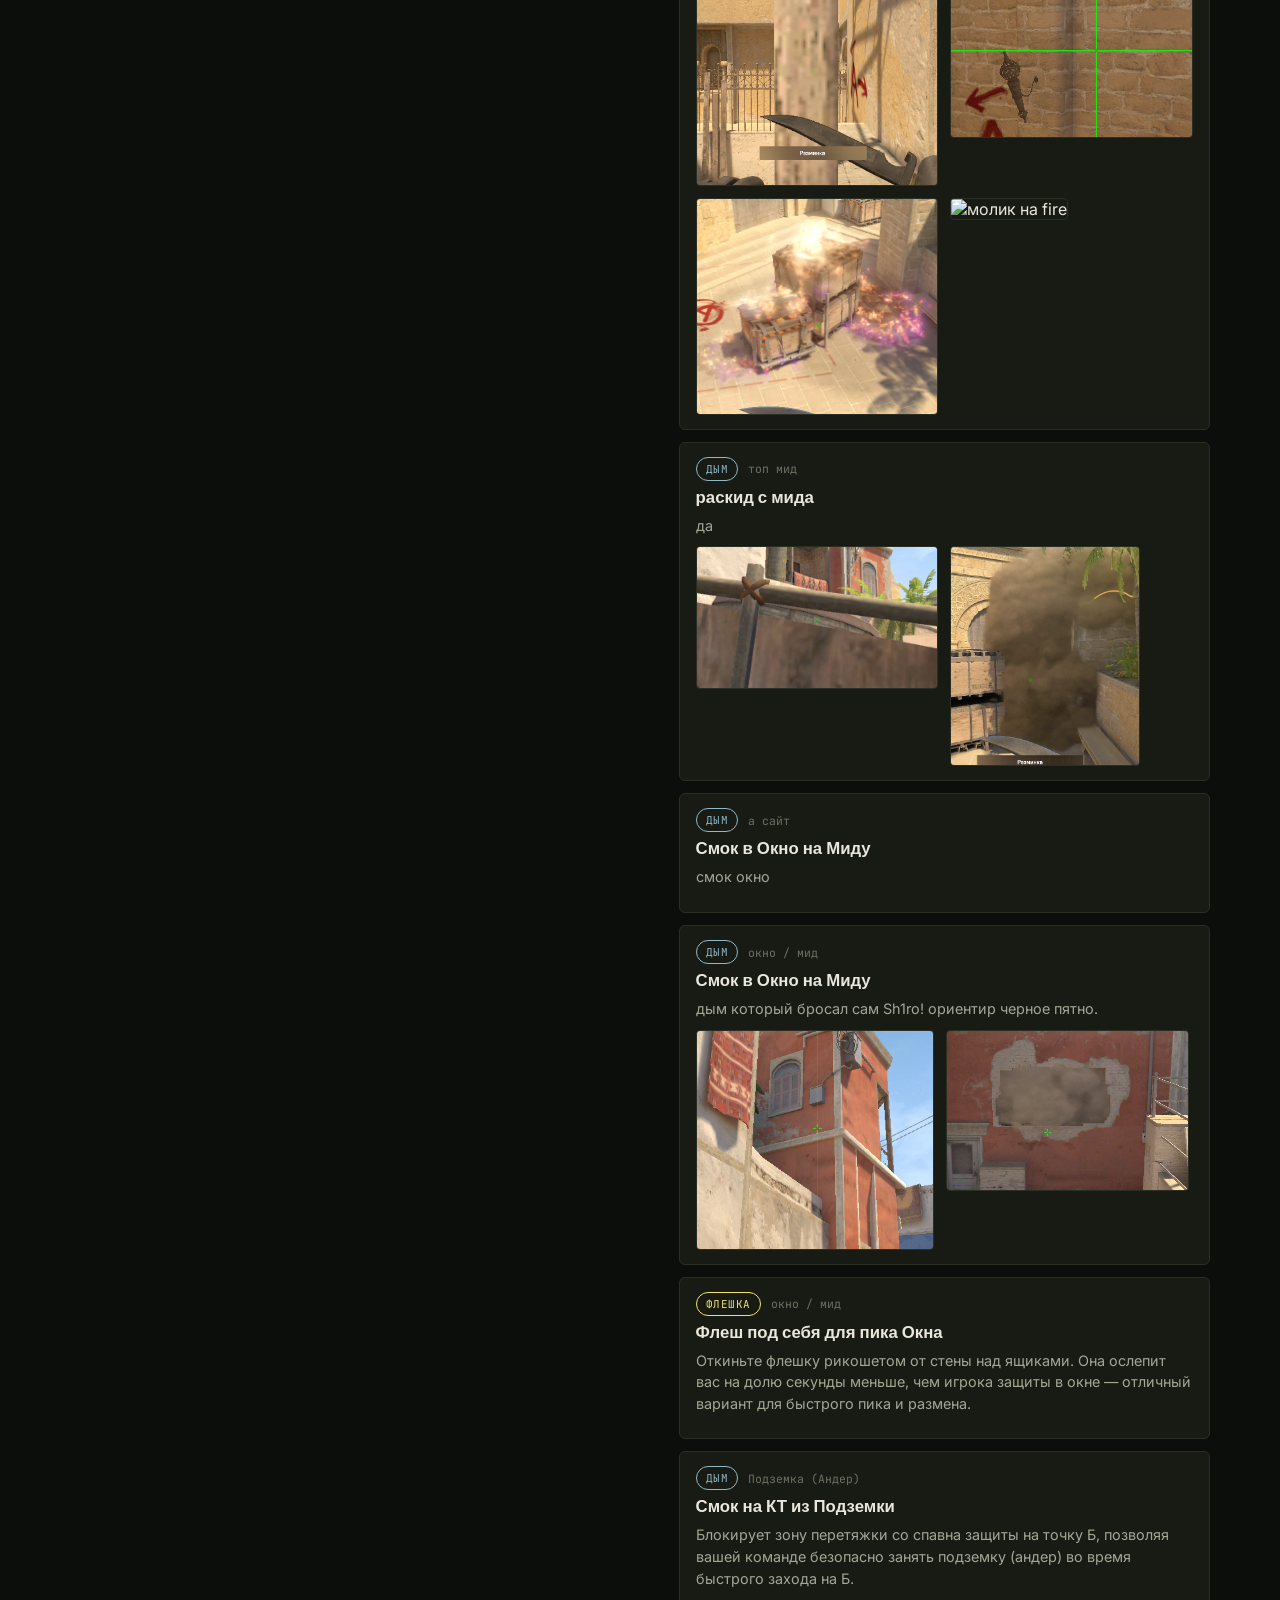
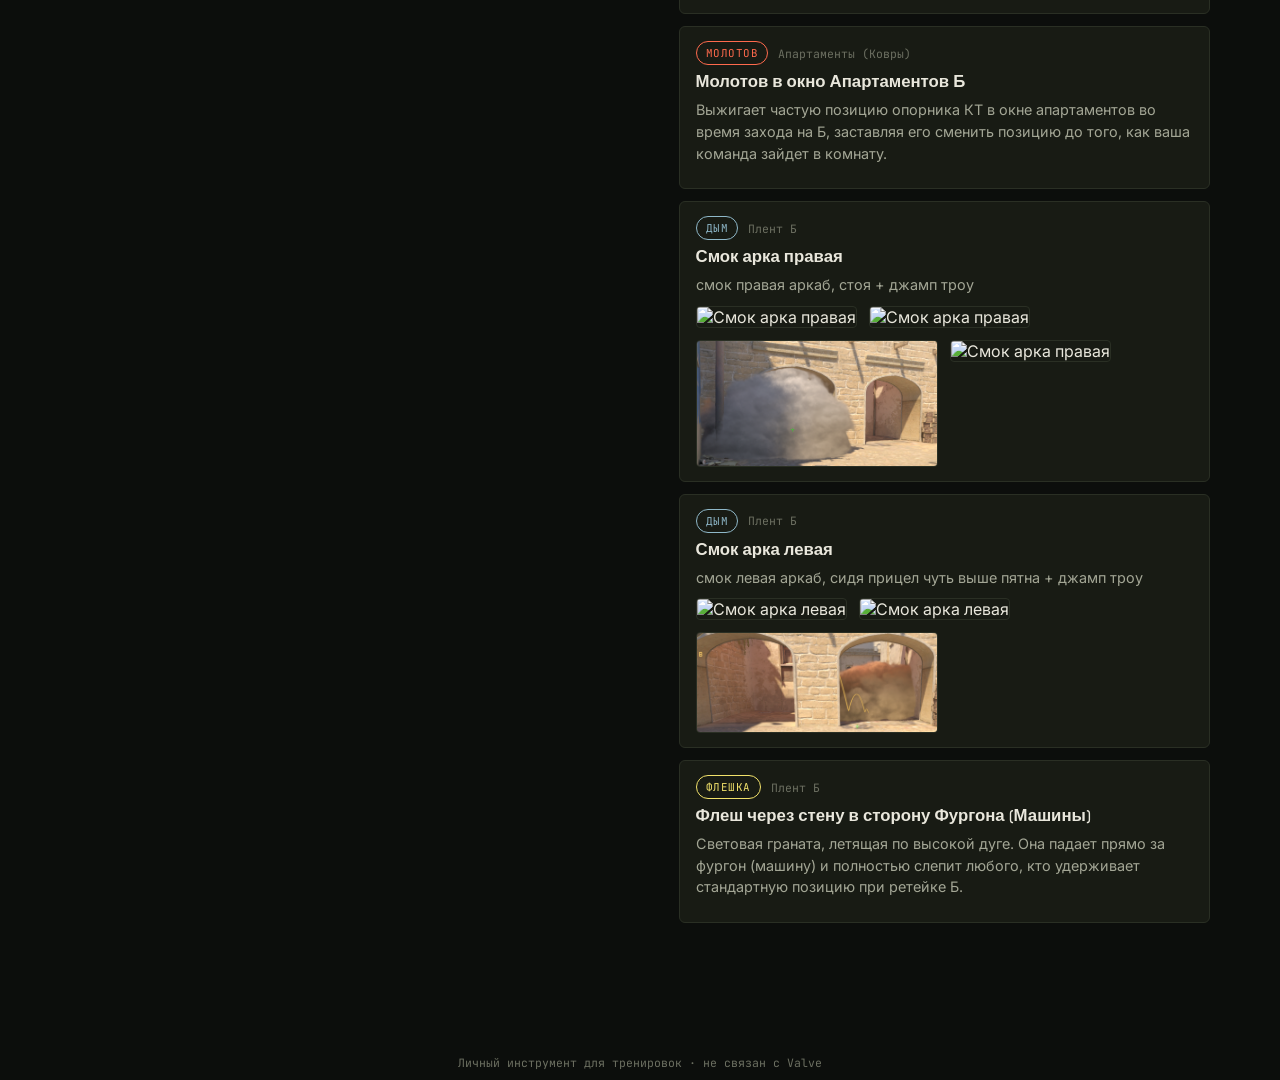
==== commit 2672adc2: "Add password" ====
--- a/map.html
+++ b/map.html
@@ -1,5 +1,6 @@
 <!DOCTYPE html>
 <html lang="ru">
+<script src="js/auth.js"></script>
 <head>
 <meta charset="UTF-8">
 <meta name="viewport" content="width=device-width, initial-scale=1.0">
